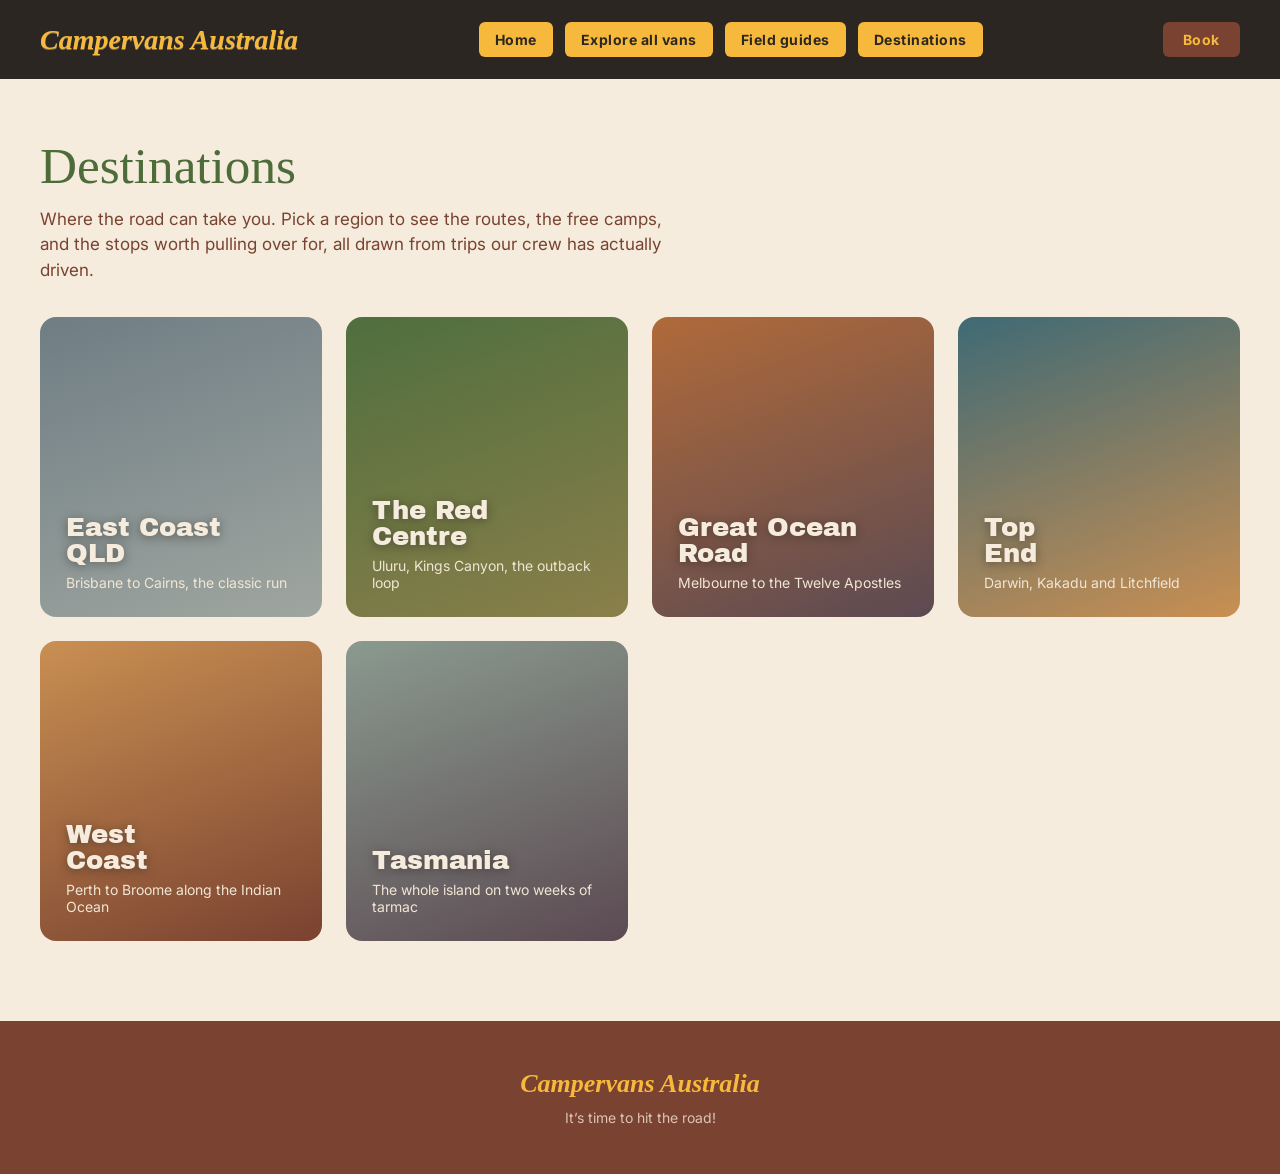
==== destinations.html @ 048530ff "Initial commit" ====
<!DOCTYPE html>
<html lang="en">
<head>
<meta charset="UTF-8">
<meta name="viewport" content="width=device-width, initial-scale=1.0">
<title>Destinations — Campervans Australia</title>
<link rel="stylesheet" href="styles.css">
<style>
.dest-grid{display:grid;grid-template-columns:repeat(auto-fill,minmax(280px,1fr));gap:24px;max-width:1400px;margin:0 auto;padding:24px 40px 80px}
.dest-card{border-radius:16px;overflow:hidden;text-decoration:none;color:var(--cream);position:relative;min-height:300px;display:flex;flex-direction:column;justify-content:flex-end;padding:26px}
.dest-card .dlabel{font-family:'Archivo Black','Arial Black',sans-serif;font-size:26px;line-height:1;text-shadow:0 2px 10px rgba(43,38,34,.5)}
.dest-card .dsub{font-size:14px;margin-top:8px;color:#f0e6d3}
.d1{background:linear-gradient(160deg,#6f7d84,#9fa6a0)}
.d2{background:linear-gradient(160deg,#4f6f3e,#8a7f4a)}
.d3{background:linear-gradient(160deg,#b06a3a,#5c4a52)}
.d4{background:linear-gradient(160deg,#3f6a75,#c98f52)}
.d5{background:linear-gradient(160deg,#c98f52,#7a4230)}
.d6{background:linear-gradient(160deg,#8a9a8f,#5c4a52)}
@media(max-width:720px){.dest-grid{padding-left:20px;padding-right:20px}}
</style>
</head>
<body>

<nav>
  <a class="brand" href="index.html" style="text-decoration:none">Campervans Australia</a>
  <div class="navlinks">
    <a href="index.html">Home</a><a href="explore-vans.html">Explore all vans</a><a href="field-notes.html">Field guides</a><a href="destinations.html">Destinations</a>
  </div>
  <a href="#" class="book">Book</a>
</nav>

<div class="pagehead">
  <h1>Destinations</h1>
  <p>Where the road can take you. Pick a region to see the routes, the free camps, and the stops worth pulling over for, all drawn from trips our crew has actually driven.</p>
</div>

<div class="dest-grid">
  <a class="dest-card d1" href="field-notes.html"><div class="dlabel">East Coast<br>QLD</div><div class="dsub">Brisbane to Cairns, the classic run</div></a>
  <a class="dest-card d2" href="#"><div class="dlabel">The Red<br>Centre</div><div class="dsub">Uluru, Kings Canyon, the outback loop</div></a>
  <a class="dest-card d3" href="#"><div class="dlabel">Great Ocean<br>Road</div><div class="dsub">Melbourne to the Twelve Apostles</div></a>
  <a class="dest-card d4" href="#"><div class="dlabel">Top<br>End</div><div class="dsub">Darwin, Kakadu and Litchfield</div></a>
  <a class="dest-card d5" href="#"><div class="dlabel">West<br>Coast</div><div class="dsub">Perth to Broome along the Indian Ocean</div></a>
  <a class="dest-card d6" href="#"><div class="dlabel">Tasmania</div><div class="dsub">The whole island on two weeks of tarmac</div></a>
</div>

<footer>
  <div class="fbrand">Campervans Australia</div>
  <p>It&rsquo;s time to hit the road!</p>
</footer>

</body>
</html>
---- styles.css ----
/* Campervans Australia — shared styles */
@import url('https://fonts.googleapis.com/css2?family=Inter:wght@400;600;700;800;900&family=Archivo+Black&display=swap');

:root{
  --cream:#F5ECDD;--sun:#F6B93B;--amber:#F7943B;--orange:#DE6A32;
  --rust:#7A4230;--ink:#2B2622;--fern:#4E6B3A;
}
*{margin:0;padding:0;box-sizing:border-box}
html{scroll-behavior:smooth}
body{font-family:'Inter',system-ui,-apple-system,sans-serif;color:var(--ink);background:var(--cream)}

:root{
    --cream:#F5ECDD;
    --sun:#F6B93B;
    --amber:#F7943B;
    --orange:#DE6A32;
    --rust:#7A4230;
    --ink:#2B2622;
    --fern:#4E6B3A;
  }
*{margin:0;padding:0;box-sizing:border-box}
html{scroll-behavior:smooth}
body{font-family:'Inter',system-ui,-apple-system,sans-serif;color:var(--ink);background:var(--cream)}
/* HERO */
.hero{position:relative;min-height:100vh;display:flex;flex-direction:column;
        background:linear-gradient(180deg,rgba(43,38,34,.15),rgba(43,38,34,.45)),
        linear-gradient(160deg,#8a9a8f 0%,#b9a67e 45%,#c98f52 100%);
        background-size:cover;background-position:center}
nav{display:flex;align-items:center;justify-content:space-between;
      padding:26px 40px;gap:20px;position:relative;z-index:5}
.brand{font-family:Georgia,serif;font-weight:bold;font-style:italic;
         font-size:34px;color:var(--rust);text-shadow:0 1px 0 rgba(245,236,221,.4)}
.navlinks{display:flex;gap:12px;flex-wrap:wrap}
.navlinks a{background:var(--sun);color:var(--ink);text-decoration:none;
              font-weight:700;font-size:14px;letter-spacing:.5px;
              padding:11px 20px;border-radius:6px;transition:transform .12s,background .12s}
.navlinks a:hover{background:#ffd15e;transform:translateY(-1px)}
.book{background:var(--rust);color:var(--sun);text-decoration:none;
        font-weight:700;font-size:14px;letter-spacing:.5px;padding:11px 24px;border-radius:6px}
.book:hover{background:#5e3324}
.herocopy{flex:1;display:flex;align-items:center;justify-content:center;
            text-align:center;padding:20px 40px;position:relative;z-index:4}
.headline{font-family:'Archivo Black','Arial Black',sans-serif;font-weight:900;
            color:var(--cream);line-height:.92;letter-spacing:1px;
            font-size:clamp(48px,9vw,132px);text-transform:uppercase;
            text-shadow:0 3px 14px rgba(43,38,34,.35)}
.subrow{display:flex;align-items:center;justify-content:center;gap:24px;
          flex-wrap:wrap;margin-top:22px}
.sublabel{color:var(--cream);font-weight:700;font-size:clamp(13px,1.4vw,17px);
            letter-spacing:1px;line-height:1.3;text-transform:uppercase;
            text-shadow:0 2px 8px rgba(43,38,34,.4)}
.bookbar{margin:0 auto 40px;max-width:1120px;width:calc(100% - 80px);
           background:rgba(43,38,34,.78);backdrop-filter:blur(3px);
           border-radius:10px;padding:22px 26px;position:relative;z-index:4}
.barhead{display:flex;align-items:center;gap:10px;
           color:var(--sun);font-weight:700;font-size:13px;letter-spacing:1.5px;
           text-transform:uppercase;margin-bottom:16px}
.fields{display:grid;grid-template-columns:1fr 1fr;gap:28px;margin-bottom:18px}
.fieldgroup{display:flex;flex-direction:column;gap:8px}
.fieldgroup>label{color:var(--cream);font-weight:700;font-size:12px;
                    letter-spacing:1px;text-transform:uppercase;opacity:.85}
.inputs{display:grid;grid-template-columns:1fr 1fr;gap:12px}
.inputs input, .inputs select{border:none;border-radius:6px;padding:12px 14px;
        font-size:14px;font-family:inherit;color:var(--ink);background:var(--cream);
        font-weight:600;cursor:pointer}
.checkbtn{width:100%;background:var(--sun);border:none;border-radius:6px;
            padding:16px;font-weight:800;font-size:15px;letter-spacing:1.5px;
            text-transform:uppercase;color:var(--ink);cursor:pointer;
            display:flex;align-items:center;justify-content:center;gap:10px;
            transition:background .12s}
.checkbtn:hover{background:#ffd15e}
.checkbtn .diamond{color:var(--rust)}
.stripes{display:flex;flex-direction:column}
.stripes span{height:9px}
.stripes .s1{background:var(--rust)}
.stripes .s2{background:var(--orange)}
.stripes .s3{background:var(--amber)}
.stripes .s4{background:var(--sun)}
/* CAROUSEL */
.obsessed{background:var(--ink);color:var(--cream)}
.obsessed .section{padding:80px 40px;max-width:1800px;margin:0 auto}
.layout{display:grid;grid-template-columns:minmax(280px,1fr) 3fr;gap:48px;align-items:start}
.intro h2{font-family:Georgia,'Times New Roman',serif;font-weight:400;
            font-size:clamp(34px,3.4vw,52px);line-height:1.05;color:var(--cream);margin-bottom:36px}
.intro p{font-size:17px;line-height:1.65;color:#d9cdb8;max-width:440px}
.carousel{overflow:hidden}
.track{display:flex;gap:26px;transition:transform .4s ease}
.card{flex:0 0 clamp(280px,30%,360px);background:var(--cream);
        border-radius:14px;overflow:hidden;display:flex;flex-direction:column}
.cardimg{position:relative;height:340px;display:flex;align-items:flex-start;padding:26px}
.cardimg.a{background:linear-gradient(160deg,#6f7d84,#9fa6a0)}
.cardimg.b{background:linear-gradient(160deg,#4f6f3e,#8a7f4a)}
.cardimg.c{background:linear-gradient(160deg,#b06a3a,#5c4a52)}
.cardimg.d{background:linear-gradient(160deg,#3f6a75,#c98f52)}
.cardtitle{font-family:'Archivo Black','Arial Black',sans-serif;font-weight:900;
             font-size:clamp(34px,3.4vw,46px);line-height:.94;color:var(--cream);
             text-shadow:0 2px 10px rgba(43,38,34,.4)}
.cardtitle small{display:block;font-size:.55em;font-weight:900;margin-top:6px}
.cardbody{padding:22px 24px 24px;color:var(--ink);flex:1;display:flex;flex-direction:column}
.cardbody h3{font-size:17px;font-weight:700;margin-bottom:8px}
.cardbody p{font-size:14px;line-height:1.5;color:#5a4f45;margin-bottom:auto}
.pricerow{display:flex;align-items:center;justify-content:flex-end;gap:16px;margin-top:22px}
.price{text-align:right}
.price .amt{font-size:26px;font-weight:800;color:var(--ink);line-height:1}
.price .lbl{font-size:12px;color:#7a6f63;margin-top:3px}
.go{width:52px;height:52px;border-radius:50%;border:1.5px solid var(--ink);
      background:none;cursor:pointer;font-size:22px;color:var(--ink);
      display:flex;align-items:center;justify-content:center;flex:0 0 auto;transition:background .12s,color .12s}
.go:hover{background:var(--ink);color:var(--cream)}
.arrows{display:flex;gap:18px;justify-content:flex-end;margin-top:34px}
.arrow{width:46px;height:46px;border-radius:50%;border:none;background:none;
         color:var(--cream);font-size:26px;cursor:pointer;opacity:.85;
         display:flex;align-items:center;justify-content:center;transition:opacity .12s}
.arrow:hover{opacity:1}
/* FIELD NOTES */
.notes{background:var(--cream)}
.notes .section{padding:76px 40px;max-width:1600px;margin:0 auto}
.head{font-family:Georgia,'Times New Roman',serif;font-weight:400;
        font-size:clamp(34px,4.2vw,58px);line-height:1.02;color:var(--fern);margin-bottom:22px}
.head em{font-style:italic}
.lede{font-size:clamp(15px,1.5vw,19px);line-height:1.5;color:var(--rust);
        max-width:920px;margin-bottom:44px}
.grid{display:grid;grid-template-columns:1fr 210px;gap:26px;align-items:stretch}
.feature{display:grid;grid-template-columns:1fr 1fr;
           border:1.5px dashed #b9a98d;border-radius:16px;overflow:hidden;background:var(--cream)}
.fimg{background:linear-gradient(160deg,#5c4a52,#a2643a);min-height:520px}
.fbody{padding:34px 36px;display:flex;flex-direction:column}
.ftag{display:inline-block;align-self:flex-start;background:var(--fern);color:var(--cream);
        font-size:12px;font-weight:700;letter-spacing:1px;text-transform:uppercase;
        padding:5px 12px;border-radius:5px;margin-bottom:18px}
.fbody h3{font-size:clamp(22px,2.2vw,30px);font-weight:800;line-height:1.15;margin-bottom:14px}
.fbody .excerpt{font-size:16px;line-height:1.55;color:#5a4f45;
                  padding-bottom:20px;border-bottom:1.5px dashed #cbbb9e;margin-bottom:20px}
.meta{display:flex;gap:22px;flex-wrap:wrap;color:#7a6f63;font-size:13px;margin-bottom:auto}
.meta span{display:flex;align-items:center;gap:6px}
.ffoot{display:flex;align-items:center;justify-content:space-between;gap:16px;margin-top:28px}
.readtime{font-size:13px;color:#7a6f63}
.letsgo{display:inline-flex;align-items:center;gap:10px;background:var(--ink);
          color:var(--cream);border:none;border-radius:30px;padding:13px 22px;
          font-size:14px;font-weight:600;cursor:pointer}
.letsgo:hover{background:var(--rust)}
.vcol{display:flex;flex-direction:column;gap:12px;position:relative}
.vwrap{overflow:hidden;flex:1}
.vtrack{display:flex;flex-direction:column;gap:14px;transition:transform .4s ease}
.thumb{flex:0 0 auto;height:150px;border-radius:12px;overflow:hidden;position:relative;
         cursor:pointer;padding:14px;display:flex;align-items:flex-end}
.thumb.t1{background:linear-gradient(160deg,#c98f52,#7a4230)}
.thumb.t2{background:linear-gradient(160deg,#4f6f3e,#2b2622)}
.thumb.t3{background:linear-gradient(160deg,#b06a3a,#5c4a52)}
.thumb.t4{background:linear-gradient(160deg,#3f6a75,#8a9a8f)}
.thumb.t5{background:linear-gradient(160deg,#6f7d84,#c98f52)}
.thumb h4{color:var(--cream);font-size:15px;font-weight:800;line-height:1.15;
            text-shadow:0 2px 8px rgba(43,38,34,.5)}
.varrows{display:flex;justify-content:center;gap:20px;padding-top:4px}
.varrow{width:40px;height:40px;border:none;background:none;color:var(--rust);
          font-size:22px;cursor:pointer;opacity:.85}
.varrow:hover{opacity:1}
/* FOOTER */
footer{background:var(--rust);color:var(--cream);padding:48px 40px;text-align:center}
footer .fbrand{font-family:Georgia,serif;font-weight:bold;font-style:italic;
                 font-size:26px;color:var(--sun);margin-bottom:10px}
footer p{font-size:14px;color:#e8d3c4;opacity:.9}
@media(max-width:900px){.obsessed .section, .notes .section{padding:56px 20px}
.layout{grid-template-columns:1fr;gap:32px}
.card{flex:0 0 82%}
.grid{grid-template-columns:1fr}
.feature{grid-template-columns:1fr}
.fimg{min-height:240px}
.vcol{flex-direction:row}
.vwrap{overflow-x:auto}
.vtrack{flex-direction:row}
.thumb{width:200px}
.varrows{display:none}}

@media(max-width:720px){nav{padding:18px 20px}
.navlinks{display:none}
.bookbar{width:calc(100% - 32px)}
.fields{grid-template-columns:1fr;gap:18px}}

*{margin:0;padding:0;box-sizing:border-box}
body{font-family:'Inter',system-ui,-apple-system,sans-serif;color:var(--ink);background:var(--cream)}
nav{display:flex;align-items:center;justify-content:space-between;
      padding:26px 40px;gap:20px;background:var(--ink)}
.brand{font-family:Georgia,serif;font-weight:bold;font-style:italic;font-size:30px;color:var(--sun)}
.navlinks{display:flex;gap:12px;flex-wrap:wrap}
.navlinks a{background:var(--sun);color:var(--ink);text-decoration:none;font-weight:700;
              font-size:14px;padding:10px 18px;border-radius:6px}
.navlinks a:hover{background:#ffd15e}
.book{background:var(--rust);color:var(--sun);text-decoration:none;font-weight:700;
        font-size:14px;padding:10px 22px;border-radius:6px}
.pagehead{padding:60px 40px 10px;max-width:1400px;margin:0 auto}
.pagehead h1{font-family:Georgia,'Times New Roman',serif;font-weight:400;
               font-size:clamp(34px,4vw,54px);color:var(--fern);line-height:1.05;margin-bottom:14px}
.pagehead p{font-size:17px;color:var(--rust);max-width:640px;line-height:1.5}
.filters{display:flex;gap:10px;flex-wrap:wrap;padding:28px 40px 8px;max-width:1400px;margin:0 auto}
.pill{border:1.5px solid #cbbb9e;background:none;border-radius:30px;padding:9px 18px;
        font-size:13px;font-weight:600;color:var(--rust);cursor:pointer;transition:all .12s}
.pill:hover{border-color:var(--rust)}
.pill.active{background:var(--ink);border-color:var(--ink);color:var(--cream)}
.shell{display:grid;grid-template-columns:260px 1fr;gap:30px;
         max-width:1400px;margin:0 auto;padding:24px 40px 80px;align-items:start}
.sidebar{background:#fff;border-radius:16px;padding:24px 22px;
           box-shadow:0 1px 3px rgba(43,38,34,.08)}
.fgroup{padding:18px 0;border-bottom:1px solid #ece3d3}
.fgroup:first-child{padding-top:0}
.fgroup:last-child{border-bottom:none;padding-bottom:0}
.fgroup h4{font-size:15px;font-weight:700;color:var(--ink);margin-bottom:14px}
.fselect{width:100%;border:1px solid #ddd3c2;border-radius:8px;padding:11px 12px;
           font-size:14px;font-family:inherit;color:var(--ink);background:#fff;cursor:pointer}
.checks{display:flex;flex-direction:column;gap:12px}
.checkrow{display:flex;align-items:center;gap:10px;font-size:14px;color:#4a4038;cursor:pointer}
.checkrow input{appearance:none;width:19px;height:19px;border:1.5px solid #cbbb9e;
                  border-radius:5px;cursor:pointer;position:relative;flex:0 0 auto}
.checkrow input:checked{background:var(--ink);border-color:var(--ink)}
.checkrow input:checked::after{content:"\2713";position:absolute;color:#fff;font-size:12px;
                  top:50%;left:50%;transform:translate(-50%,-50%)}
.avail{display:flex;gap:10px}
.availbtn{flex:1;border:1px solid #ddd3c2;background:#fff;border-radius:8px;padding:11px;
            font-size:13px;font-weight:600;color:var(--ink);cursor:pointer;transition:all .12s}
.availbtn.on{background:var(--ink);border-color:var(--ink);color:var(--cream)}
.pricevals{display:flex;justify-content:space-between;margin-top:12px;font-size:13px;color:#a89c8d}
input[type=range]{width:100%;accent-color:var(--ink);cursor:pointer}
.grid{display:grid;grid-template-columns:repeat(auto-fill,minmax(240px,1fr));gap:24px}
.vcard{background:var(--ink);border-radius:16px;overflow:hidden;display:flex;flex-direction:column;
         cursor:pointer;transition:transform .15s;text-decoration:none;color:inherit}
.vcard:hover{transform:translateY(-3px)}
.vimg{position:relative;aspect-ratio:1/1;padding:16px;display:flex;flex-direction:column;justify-content:flex-start}
.vimg.g1{background:linear-gradient(160deg,#6f7d84,#9fa6a0)}
.vimg.g2{background:linear-gradient(160deg,#4f6f3e,#8a7f4a)}
.vimg.g3{background:linear-gradient(160deg,#b06a3a,#5c4a52)}
.vimg.g4{background:linear-gradient(160deg,#3f6a75,#c98f52)}
.vimg.g5{background:linear-gradient(160deg,#c98f52,#7a4230)}
.vimg.g6{background:linear-gradient(160deg,#8a9a8f,#5c4a52)}
.heart{position:absolute;top:14px;right:14px;width:34px;height:34px;border-radius:50%;
         background:rgba(245,236,221,.9);border:none;cursor:pointer;font-size:16px;
         color:var(--rust);display:flex;align-items:center;justify-content:center}
.vname{font-family:'Archivo Black','Arial Black',sans-serif;font-size:clamp(22px,2.4vw,30px);
         line-height:.95;color:var(--cream);text-shadow:0 2px 10px rgba(43,38,34,.45)}
.vname small{display:block;font-size:.5em;margin-top:6px}
.vbody{padding:16px 18px 18px;display:flex;flex-direction:column;gap:12px}
.tags{display:flex;gap:8px;flex-wrap:wrap}
.tag{background:none;border:1px solid #6a5f54;border-radius:20px;padding:5px 12px;
       font-size:12px;color:#d9cdb8;font-weight:600}
.vtitle{font-size:16px;font-weight:700;color:var(--cream);line-height:1.25}
.vfoot{display:flex;align-items:flex-end;justify-content:space-between;gap:10px;margin-top:4px}
.vloc{font-size:12px;color:#a89c8d;line-height:1.4}
.vloc .berth{display:block;color:#d9cdb8;margin-bottom:2px}
.vprice{text-align:right}
.vprice .from{font-size:11px;color:#a89c8d}
.vprice .amt{font-size:22px;font-weight:800;color:var(--cream)}
@media(max-width:820px){.shell{grid-template-columns:1fr}}

@media(max-width:720px){nav{padding:18px 20px}
.navlinks{display:none}
.pagehead{padding-left:20px;padding-right:20px}
.shell{padding-left:20px;padding-right:20px}}

*{margin:0;padding:0;box-sizing:border-box}
body{font-family:'Inter',system-ui,-apple-system,sans-serif;color:var(--ink);background:var(--cream)}
nav{display:flex;align-items:center;justify-content:space-between;padding:22px 40px;gap:20px;background:var(--ink)}
.brand{font-family:Georgia,serif;font-weight:bold;font-style:italic;font-size:28px;color:var(--sun)}
.navlinks{display:flex;gap:12px;flex-wrap:wrap}
.navlinks a{background:var(--sun);color:var(--ink);text-decoration:none;font-weight:700;font-size:14px;padding:9px 16px;border-radius:6px}
.book{background:var(--rust);color:var(--sun);text-decoration:none;font-weight:700;font-size:14px;padding:9px 20px;border-radius:6px}
.back{max-width:1240px;margin:0 auto;padding:22px 40px 0}
.back a{color:var(--rust);text-decoration:none;font-size:14px;font-weight:600}
.wrap{max-width:1240px;margin:0 auto;padding:18px 40px 70px}
.gallery{display:grid;grid-template-columns:1.4fr 1fr;gap:18px;margin-bottom:8px}
.mainimg{position:relative;aspect-ratio:16/11;border-radius:16px;overflow:hidden;
           background:linear-gradient(160deg,#7f9a6f,#b7c49a);display:flex;align-items:center;justify-content:center}
.van-illo{font-family:'Archivo Black',sans-serif;font-size:34px;color:#fff;opacity:.35}
.gbtn{position:absolute;top:50%;transform:translateY(-50%);width:44px;height:44px;border-radius:50%;
        background:rgba(245,236,221,.9);border:none;font-size:18px;color:var(--ink);cursor:pointer}
.gbtn.l{left:14px}
.gbtn.r{right:14px}
.dots{position:absolute;bottom:14px;left:50%;transform:translateX(-50%);display:flex;gap:7px}
.dots i{width:8px;height:8px;border-radius:50%;background:rgba(245,236,221,.6)}
.dots i.on{background:#fff}
.floor{background:#fff;border-radius:16px;padding:18px 20px}
.floor h4{font-size:12px;letter-spacing:1.5px;color:#a89c8d;font-weight:700;margin-bottom:14px}
.plan{background:var(--cream);border-radius:12px;padding:22px;display:flex;gap:10px;flex-wrap:wrap;min-height:180px;align-content:center}
.room{border-radius:8px;padding:14px 10px;font-size:12px;font-weight:600;color:var(--ink);text-align:center;flex:1;min-width:64px}
.room.bed{background:#dfe6ee}
.room.kit{background:#dfe9d8}
.room.sto{background:#f0ddc9}
.room.sea{background:#e5dcee}
.room.cab{background:#dcd7cf;border-radius:40px}
.title{font-family:'Archivo Black','Arial Black',sans-serif;font-size:34px;margin:26px 0 16px}
.specs{display:flex;gap:26px;flex-wrap:wrap;padding-bottom:22px;border-bottom:1px solid #e0d6c4}
.spec{display:flex;align-items:center;gap:8px;font-size:14px;color:#4a4038}
.spec b{font-weight:600}
.desc{font-size:16px;line-height:1.6;color:#4a4038;margin:22px 0 30px;max-width:820px}
.summaries{display:grid;grid-template-columns:1fr 1fr;gap:40px;margin-bottom:30px}
.sumhead{font-size:12px;letter-spacing:1.5px;color:#a89c8d;font-weight:700;margin-bottom:14px}
.sumrow{display:flex;justify-content:space-between;padding:13px 0;border-bottom:1px solid #ece3d3;font-size:14px}
.sumrow .lbl{color:#7a6f63}
.sumrow .val{font-weight:700;color:var(--ink)}
.bookcta{background:#fff;border-radius:16px;padding:30px 32px;box-shadow:0 1px 4px rgba(43,38,34,.08)}
.bookcta h2{font-family:'Archivo Black',sans-serif;font-size:24px;margin-bottom:6px}
.bookcta .sub{font-size:14px;color:#7a6f63;margin-bottom:24px}
.frow{display:grid;grid-template-columns:1fr 1fr;gap:18px;margin-bottom:18px}
.field{display:flex;flex-direction:column;gap:7px}
.field label{font-size:13px;font-weight:700;color:var(--ink)}
.field input, .field select{border:1px solid #ddd3c2;border-radius:9px;padding:12px 14px;
        font-size:14px;font-family:inherit;color:var(--ink);background:#fff}
.field input:focus, .field select:focus{outline:none;border-color:var(--rust)}
.requestbtn{width:100%;background:var(--ink);color:var(--cream);border:none;border-radius:10px;
              padding:17px;font-size:16px;font-weight:800;letter-spacing:.5px;cursor:pointer;
              margin-top:8px;transition:background .12s}
.requestbtn:hover{background:var(--rust)}
.reqnote{font-size:13px;color:#a89c8d;text-align:center;margin-top:12px}
.confirm{display:none;background:var(--fern);color:var(--cream);border-radius:10px;
           padding:16px;text-align:center;font-weight:600;margin-top:16px}
@media(max-width:820px){nav{padding:16px 20px}
.navlinks{display:none}
.gallery{grid-template-columns:1fr}
.summaries{grid-template-columns:1fr;gap:24px}
.frow{grid-template-columns:1fr}
.wrap, .back{padding-left:20px;padding-right:20px}}

.g-nav{display:flex;align-items:center;justify-content:space-between;padding:22px 40px;gap:20px;background:var(--ink)}
.brand{font-family:Georgia,serif;font-weight:bold;font-style:italic;font-size:28px;color:var(--sun)}
.navlinks{display:flex;gap:12px;flex-wrap:wrap}
.navlinks a{background:var(--sun);color:var(--ink);text-decoration:none;font-weight:700;font-size:14px;padding:9px 16px;border-radius:6px}
.book{background:var(--rust);color:var(--sun);text-decoration:none;font-weight:700;font-size:14px;padding:9px 20px;border-radius:6px}

.g-hero{background:linear-gradient(180deg,rgba(43,38,34,.2),rgba(43,38,34,.55)),linear-gradient(160deg,#7f9a6f,#c98f52);padding:90px 40px}
.g-hero-inner{max-width:900px;margin:0 auto;color:var(--cream)}
.g-kicker{display:inline-block;background:var(--sun);color:var(--ink);font-size:12px;font-weight:700;letter-spacing:1.5px;text-transform:uppercase;padding:6px 14px;border-radius:5px;margin-bottom:20px}
.g-hero h1{font-family:'Archivo Black','Arial Black',sans-serif;font-size:clamp(30px,4.8vw,56px);line-height:1.05;margin-bottom:18px;text-shadow:0 3px 14px rgba(43,38,34,.4)}
.g-standfirst{font-size:clamp(17px,2vw,22px);line-height:1.5;max-width:720px;margin-bottom:28px}
.g-byline{display:flex;align-items:center;gap:12px;font-size:14px}
.g-avatar{width:42px;height:42px;border-radius:50%;background:var(--rust);color:var(--cream);display:flex;align-items:center;justify-content:center;font-weight:800;font-size:18px;flex:0 0 auto}
.g-avatar.big{width:60px;height:60px;font-size:26px}
.g-byline span{color:#e8dccb}

.g-stats{display:grid;grid-template-columns:repeat(4,1fr);gap:1px;background:#d8c9ae;border-bottom:1px solid #d8c9ae}
.g-stat{background:var(--cream);padding:26px 20px;text-align:center}
.g-stat b{display:block;font-family:'Archivo Black',sans-serif;font-size:clamp(24px,3vw,36px);color:var(--orange);line-height:1}
.g-stat span{font-size:13px;color:var(--rust);letter-spacing:.5px;margin-top:6px;display:block}

.g-body{max-width:820px;margin:0 auto;padding:60px 40px 80px}
.g-intro h2{font-family:Georgia,serif;font-size:clamp(26px,3vw,40px);color:var(--fern);margin-bottom:20px}
.g-intro p{font-size:17px;line-height:1.7;color:#4a4038;margin-bottom:18px}

.g-chart{background:var(--ink);border-radius:14px;padding:22px 24px;margin:30px 0}
.g-chart-label{color:#a89c8d;font-size:13px;display:block;margin-bottom:14px}
.g-chart-days{display:flex;gap:8px;flex-wrap:wrap}
.g-chart-days a{width:40px;height:40px;border-radius:8px;display:flex;align-items:center;justify-content:center;font-weight:700;font-size:15px;text-decoration:none}
.g-chart-days a.on{background:var(--sun);color:var(--ink)}
.g-chart-days a.off{background:#463f38;color:#8a7f70}

.g-dunc{display:flex;gap:18px;background:#fff;border-radius:16px;padding:26px 28px;margin:36px 0;align-items:flex-start}
.g-dunc h3{font-size:19px;margin-bottom:8px;color:var(--ink)}
.g-dunc p{font-size:15px;color:#5a4f45;line-height:1.5;margin-bottom:16px}
.g-dunc-btns{display:flex;gap:10px;flex-wrap:wrap}
.g-btn-solid{background:var(--fern);color:var(--cream);text-decoration:none;font-weight:700;font-size:14px;padding:11px 18px;border-radius:8px}
.g-btn-ghost{border:1.5px solid #cbbb9e;color:var(--rust);text-decoration:none;font-weight:700;font-size:14px;padding:11px 18px;border-radius:8px}

.g-day{padding:44px 0;border-top:1px solid #e0d6c4}
.g-daytag{display:inline-block;background:var(--orange);color:var(--cream);font-size:12px;font-weight:800;letter-spacing:1.5px;text-transform:uppercase;padding:5px 12px;border-radius:5px;margin-bottom:14px}
.g-day h2{font-family:'Archivo Black',sans-serif;font-size:clamp(24px,3vw,34px);margin-bottom:12px;color:var(--ink)}
.g-daymeta{display:flex;gap:20px;flex-wrap:wrap;color:var(--rust);font-size:14px;font-weight:600;margin-bottom:18px}
.g-dayimg{height:260px;border-radius:14px;display:flex;align-items:center;justify-content:center;color:rgba(255,255,255,.55);font-weight:700;font-size:14px;margin-bottom:22px}
.g-dayimg.d1{background:linear-gradient(160deg,#6f7d84,#9fa6a0)}
.g-dayimg.d2{background:linear-gradient(160deg,#4f6f3e,#8a7f4a)}
.g-dayimg.d3{background:linear-gradient(160deg,#3f6a75,#c98f52)}
.g-dayintro{font-size:17px;line-height:1.7;color:#4a4038;margin-bottom:24px}
.g-list{margin-bottom:22px}
.g-list h4{font-size:13px;letter-spacing:1.5px;text-transform:uppercase;color:var(--fern);font-weight:800;margin-bottom:12px}
.g-list ul{list-style:none;display:flex;flex-direction:column;gap:12px}
.g-list li{font-size:15px;line-height:1.55;color:#4a4038;padding-left:18px;position:relative}
.g-list li::before{content:"";position:absolute;left:0;top:9px;width:7px;height:7px;border-radius:50%;background:var(--amber)}
.g-tip{background:#fdf3e0;border-left:3px solid var(--amber);border-radius:0 8px 8px 0;padding:16px 18px;font-size:15px;line-height:1.55;color:#6a5a3a;margin-bottom:20px}
.g-backtop{display:inline-block;color:var(--rust);text-decoration:none;font-size:13px;font-weight:600}

.g-placeholder{background:#f0e6d3;border:1.5px dashed #c4b491;border-radius:14px;padding:30px;margin:40px 0;text-align:center}
.g-placeholder h3{color:var(--rust);margin-bottom:10px}
.g-placeholder p{font-size:15px;color:#6a5f54;line-height:1.6;max-width:640px;margin:0 auto}

.g-news{background:var(--ink);border-radius:18px;padding:40px 34px;text-align:center;margin-top:50px}
.g-news h3{color:var(--cream);font-family:'Archivo Black',sans-serif;font-size:24px;margin-bottom:10px}
.g-news p{color:#d9cdb8;font-size:15px;margin-bottom:22px;max-width:520px;margin-left:auto;margin-right:auto}
.g-news-form{display:flex;gap:10px;max-width:460px;margin:0 auto 14px}
.g-news-form input{flex:1;border:none;border-radius:8px;padding:14px 16px;font-size:14px;font-family:inherit}
.g-news-form button{background:var(--sun);border:none;border-radius:8px;padding:14px 22px;font-weight:800;font-size:14px;color:var(--ink);cursor:pointer;white-space:nowrap}
.g-news-note{color:#a89c8d;font-size:12px}

@media(max-width:720px){
.g-nav{padding:16px 20px}
.navlinks{display:none}
.g-hero{padding:56px 20px}
.g-stats{grid-template-columns:repeat(2,1fr)}
.g-body{padding:44px 20px 60px}
.g-dunc{flex-direction:column}
.g-news-form{flex-direction:column}
}
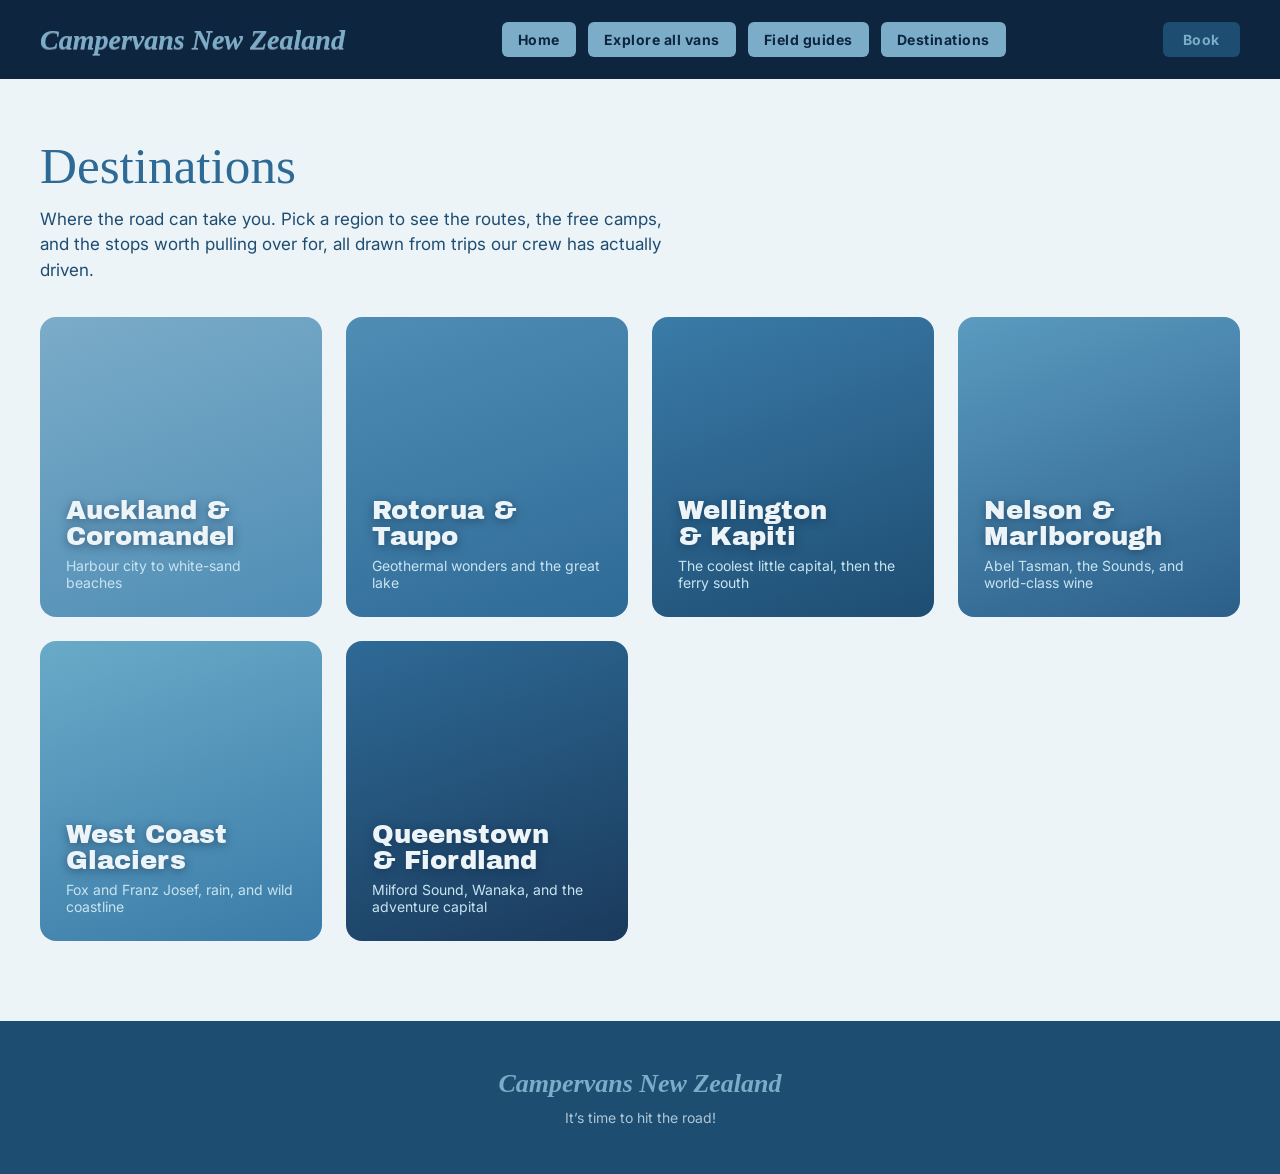
==== commit 535e31c1: "Rebrand to Campervans New Zealand: update destinations.html" ====
--- a/destinations.html
+++ b/destinations.html
@@ -3,26 +3,26 @@
 <head>
 <meta charset="UTF-8">
 <meta name="viewport" content="width=device-width, initial-scale=1.0">
-<title>Destinations — Campervans Australia</title>
+<title>Destinations — Campervans New Zealand</title>
 <link rel="stylesheet" href="styles.css">
 <style>
 .dest-grid{display:grid;grid-template-columns:repeat(auto-fill,minmax(280px,1fr));gap:24px;max-width:1400px;margin:0 auto;padding:24px 40px 80px}
 .dest-card{border-radius:16px;overflow:hidden;text-decoration:none;color:var(--cream);position:relative;min-height:300px;display:flex;flex-direction:column;justify-content:flex-end;padding:26px}
-.dest-card .dlabel{font-family:'Archivo Black','Arial Black',sans-serif;font-size:26px;line-height:1;text-shadow:0 2px 10px rgba(43,38,34,.5)}
-.dest-card .dsub{font-size:14px;margin-top:8px;color:#f0e6d3}
-.d1{background:linear-gradient(160deg,#6f7d84,#9fa6a0)}
-.d2{background:linear-gradient(160deg,#4f6f3e,#8a7f4a)}
-.d3{background:linear-gradient(160deg,#b06a3a,#5c4a52)}
-.d4{background:linear-gradient(160deg,#3f6a75,#c98f52)}
-.d5{background:linear-gradient(160deg,#c98f52,#7a4230)}
-.d6{background:linear-gradient(160deg,#8a9a8f,#5c4a52)}
+.dest-card .dlabel{font-family:'Archivo Black','Arial Black',sans-serif;font-size:26px;line-height:1;text-shadow:0 2px 10px rgba(14,37,64,.5)}
+.dest-card .dsub{font-size:14px;margin-top:8px;color:#C8E4F0}
+.d1{background:linear-gradient(160deg,#7BACC8,#4F8DB5)}
+.d2{background:linear-gradient(160deg,#4F8DB5,#2E6A96)}
+.d3{background:linear-gradient(160deg,#3A7BA8,#1E4D72)}
+.d4{background:linear-gradient(160deg,#5B9BC0,#2B5F8A)}
+.d5{background:linear-gradient(160deg,#6AAAC8,#3A7BA8)}
+.d6{background:linear-gradient(160deg,#2E6A96,#1A3A5C)}
 @media(max-width:720px){.dest-grid{padding-left:20px;padding-right:20px}}
 </style>
 </head>
 <body>
 
 <nav>
-  <a class="brand" href="index.html" style="text-decoration:none">Campervans Australia</a>
+  <a class="brand" href="index.html" style="text-decoration:none">Campervans New Zealand</a>
   <div class="navlinks">
     <a href="index.html">Home</a><a href="explore-vans.html">Explore all vans</a><a href="field-notes.html">Field guides</a><a href="destinations.html">Destinations</a>
   </div>
@@ -35,16 +35,16 @@
 </div>
 
 <div class="dest-grid">
-  <a class="dest-card d1" href="field-notes.html"><div class="dlabel">East Coast<br>QLD</div><div class="dsub">Brisbane to Cairns, the classic run</div></a>
-  <a class="dest-card d2" href="#"><div class="dlabel">The Red<br>Centre</div><div class="dsub">Uluru, Kings Canyon, the outback loop</div></a>
-  <a class="dest-card d3" href="#"><div class="dlabel">Great Ocean<br>Road</div><div class="dsub">Melbourne to the Twelve Apostles</div></a>
-  <a class="dest-card d4" href="#"><div class="dlabel">Top<br>End</div><div class="dsub">Darwin, Kakadu and Litchfield</div></a>
-  <a class="dest-card d5" href="#"><div class="dlabel">West<br>Coast</div><div class="dsub">Perth to Broome along the Indian Ocean</div></a>
-  <a class="dest-card d6" href="#"><div class="dlabel">Tasmania</div><div class="dsub">The whole island on two weeks of tarmac</div></a>
+  <a class="dest-card d1" href="field-notes.html"><div class="dlabel">Auckland &amp;<br>Coromandel</div><div class="dsub">Harbour city to white-sand beaches</div></a>
+  <a class="dest-card d2" href="#"><div class="dlabel">Rotorua &amp;<br>Taupo</div><div class="dsub">Geothermal wonders and the great lake</div></a>
+  <a class="dest-card d3" href="#"><div class="dlabel">Wellington<br>&amp; Kapiti</div><div class="dsub">The coolest little capital, then the ferry south</div></a>
+  <a class="dest-card d4" href="#"><div class="dlabel">Nelson &amp;<br>Marlborough</div><div class="dsub">Abel Tasman, the Sounds, and world-class wine</div></a>
+  <a class="dest-card d5" href="#"><div class="dlabel">West Coast<br>Glaciers</div><div class="dsub">Fox and Franz Josef, rain, and wild coastline</div></a>
+  <a class="dest-card d6" href="#"><div class="dlabel">Queenstown<br>&amp; Fiordland</div><div class="dsub">Milford Sound, Wanaka, and the adventure capital</div></a>
 </div>
 
 <footer>
-  <div class="fbrand">Campervans Australia</div>
+  <div class="fbrand">Campervans New Zealand</div>
   <p>It&rsquo;s time to hit the road!</p>
 </footer>
 
--- a/styles.css
+++ b/styles.css
@@ -1,56 +1,49 @@
-/* Campervans Australia — shared styles */
+/* Campervans New Zealand — shared styles */
 @import url('https://fonts.googleapis.com/css2?family=Inter:wght@400;600;700;800;900&family=Archivo+Black&display=swap');
 
 :root{
-  --cream:#F5ECDD;--sun:#F6B93B;--amber:#F7943B;--orange:#DE6A32;
-  --rust:#7A4230;--ink:#2B2622;--fern:#4E6B3A;
+  --cream:#EDF4F8;
+  --sun:#7BACC8;
+  --amber:#4F8DB5;
+  --orange:#3A7BA8;
+  --rust:#1E4D72;
+  --ink:#0E2540;
+  --fern:#2E6A96;
 }
 *{margin:0;padding:0;box-sizing:border-box}
 html{scroll-behavior:smooth}
 body{font-family:'Inter',system-ui,-apple-system,sans-serif;color:var(--ink);background:var(--cream)}
 
-:root{
-    --cream:#F5ECDD;
-    --sun:#F6B93B;
-    --amber:#F7943B;
-    --orange:#DE6A32;
-    --rust:#7A4230;
-    --ink:#2B2622;
-    --fern:#4E6B3A;
-  }
-*{margin:0;padding:0;box-sizing:border-box}
-html{scroll-behavior:smooth}
-body{font-family:'Inter',system-ui,-apple-system,sans-serif;color:var(--ink);background:var(--cream)}
 /* HERO */
 .hero{position:relative;min-height:100vh;display:flex;flex-direction:column;
-        background:linear-gradient(180deg,rgba(43,38,34,.15),rgba(43,38,34,.45)),
-        linear-gradient(160deg,#8a9a8f 0%,#b9a67e 45%,#c98f52 100%);
+        background:linear-gradient(180deg,rgba(14,37,64,.15),rgba(14,37,64,.45)),
+        linear-gradient(160deg,#5B93B8 0%,#7BACC8 45%,#C8DCE8 100%);
         background-size:cover;background-position:center}
 nav{display:flex;align-items:center;justify-content:space-between;
       padding:26px 40px;gap:20px;position:relative;z-index:5}
 .brand{font-family:Georgia,serif;font-weight:bold;font-style:italic;
-         font-size:34px;color:var(--rust);text-shadow:0 1px 0 rgba(245,236,221,.4)}
+         font-size:34px;color:var(--rust);text-shadow:0 1px 0 rgba(237,244,248,.4)}
 .navlinks{display:flex;gap:12px;flex-wrap:wrap}
 .navlinks a{background:var(--sun);color:var(--ink);text-decoration:none;
               font-weight:700;font-size:14px;letter-spacing:.5px;
               padding:11px 20px;border-radius:6px;transition:transform .12s,background .12s}
-.navlinks a:hover{background:#ffd15e;transform:translateY(-1px)}
+.navlinks a:hover{background:#9EC4D8;transform:translateY(-1px)}
 .book{background:var(--rust);color:var(--sun);text-decoration:none;
         font-weight:700;font-size:14px;letter-spacing:.5px;padding:11px 24px;border-radius:6px}
-.book:hover{background:#5e3324}
+.book:hover{background:#163A58}
 .herocopy{flex:1;display:flex;align-items:center;justify-content:center;
             text-align:center;padding:20px 40px;position:relative;z-index:4}
 .headline{font-family:'Archivo Black','Arial Black',sans-serif;font-weight:900;
             color:var(--cream);line-height:.92;letter-spacing:1px;
             font-size:clamp(48px,9vw,132px);text-transform:uppercase;
-            text-shadow:0 3px 14px rgba(43,38,34,.35)}
+            text-shadow:0 3px 14px rgba(14,37,64,.35)}
 .subrow{display:flex;align-items:center;justify-content:center;gap:24px;
           flex-wrap:wrap;margin-top:22px}
 .sublabel{color:var(--cream);font-weight:700;font-size:clamp(13px,1.4vw,17px);
             letter-spacing:1px;line-height:1.3;text-transform:uppercase;
-            text-shadow:0 2px 8px rgba(43,38,34,.4)}
+            text-shadow:0 2px 8px rgba(14,37,64,.4)}
 .bookbar{margin:0 auto 40px;max-width:1120px;width:calc(100% - 80px);
-           background:rgba(43,38,34,.78);backdrop-filter:blur(3px);
+           background:rgba(14,37,64,.78);backdrop-filter:blur(3px);
            border-radius:10px;padding:22px 26px;position:relative;z-index:4}
 .barhead{display:flex;align-items:center;gap:10px;
            color:var(--sun);font-weight:700;font-size:13px;letter-spacing:1.5px;
@@ -68,7 +61,7 @@
             text-transform:uppercase;color:var(--ink);cursor:pointer;
             display:flex;align-items:center;justify-content:center;gap:10px;
             transition:background .12s}
-.checkbtn:hover{background:#ffd15e}
+.checkbtn:hover{background:#9EC4D8}
 .checkbtn .diamond{color:var(--rust)}
 .stripes{display:flex;flex-direction:column}
 .stripes span{height:9px}
@@ -76,33 +69,34 @@
 .stripes .s2{background:var(--orange)}
 .stripes .s3{background:var(--amber)}
 .stripes .s4{background:var(--sun)}
+
 /* CAROUSEL */
 .obsessed{background:var(--ink);color:var(--cream)}
 .obsessed .section{padding:80px 40px;max-width:1800px;margin:0 auto}
 .layout{display:grid;grid-template-columns:minmax(280px,1fr) 3fr;gap:48px;align-items:start}
 .intro h2{font-family:Georgia,'Times New Roman',serif;font-weight:400;
             font-size:clamp(34px,3.4vw,52px);line-height:1.05;color:var(--cream);margin-bottom:36px}
-.intro p{font-size:17px;line-height:1.65;color:#d9cdb8;max-width:440px}
+.intro p{font-size:17px;line-height:1.65;color:#BDD5E2;max-width:440px}
 .carousel{overflow:hidden}
 .track{display:flex;gap:26px;transition:transform .4s ease}
 .card{flex:0 0 clamp(280px,30%,360px);background:var(--cream);
         border-radius:14px;overflow:hidden;display:flex;flex-direction:column}
 .cardimg{position:relative;height:340px;display:flex;align-items:flex-start;padding:26px}
-.cardimg.a{background:linear-gradient(160deg,#6f7d84,#9fa6a0)}
-.cardimg.b{background:linear-gradient(160deg,#4f6f3e,#8a7f4a)}
-.cardimg.c{background:linear-gradient(160deg,#b06a3a,#5c4a52)}
-.cardimg.d{background:linear-gradient(160deg,#3f6a75,#c98f52)}
+.cardimg.a{background:linear-gradient(160deg,#7BACC8,#4F8DB5)}
+.cardimg.b{background:linear-gradient(160deg,#4F8DB5,#2E6A96)}
+.cardimg.c{background:linear-gradient(160deg,#3A7BA8,#1E4D72)}
+.cardimg.d{background:linear-gradient(160deg,#5B9BC0,#2B5F8A)}
 .cardtitle{font-family:'Archivo Black','Arial Black',sans-serif;font-weight:900;
              font-size:clamp(34px,3.4vw,46px);line-height:.94;color:var(--cream);
-             text-shadow:0 2px 10px rgba(43,38,34,.4)}
+             text-shadow:0 2px 10px rgba(14,37,64,.4)}
 .cardtitle small{display:block;font-size:.55em;font-weight:900;margin-top:6px}
 .cardbody{padding:22px 24px 24px;color:var(--ink);flex:1;display:flex;flex-direction:column}
 .cardbody h3{font-size:17px;font-weight:700;margin-bottom:8px}
-.cardbody p{font-size:14px;line-height:1.5;color:#5a4f45;margin-bottom:auto}
+.cardbody p{font-size:14px;line-height:1.5;color:#2E4A5C;margin-bottom:auto}
 .pricerow{display:flex;align-items:center;justify-content:flex-end;gap:16px;margin-top:22px}
 .price{text-align:right}
 .price .amt{font-size:26px;font-weight:800;color:var(--ink);line-height:1}
-.price .lbl{font-size:12px;color:#7a6f63;margin-top:3px}
+.price .lbl{font-size:12px;color:#5A7A8C;margin-top:3px}
 .go{width:52px;height:52px;border-radius:50%;border:1.5px solid var(--ink);
       background:none;cursor:pointer;font-size:22px;color:var(--ink);
       display:flex;align-items:center;justify-content:center;flex:0 0 auto;transition:background .12s,color .12s}
@@ -112,6 +106,7 @@
          color:var(--cream);font-size:26px;cursor:pointer;opacity:.85;
          display:flex;align-items:center;justify-content:center;transition:opacity .12s}
 .arrow:hover{opacity:1}
+
 /* FIELD NOTES */
 .notes{background:var(--cream)}
 .notes .section{padding:76px 40px;max-width:1600px;margin:0 auto}
@@ -122,19 +117,19 @@
         max-width:920px;margin-bottom:44px}
 .grid{display:grid;grid-template-columns:1fr 210px;gap:26px;align-items:stretch}
 .feature{display:grid;grid-template-columns:1fr 1fr;
-           border:1.5px dashed #b9a98d;border-radius:16px;overflow:hidden;background:var(--cream)}
-.fimg{background:linear-gradient(160deg,#5c4a52,#a2643a);min-height:520px}
+           border:1.5px dashed #8FBFDA;border-radius:16px;overflow:hidden;background:var(--cream)}
+.fimg{background:linear-gradient(160deg,#2E6A96,#1E4D72);min-height:520px}
 .fbody{padding:34px 36px;display:flex;flex-direction:column}
 .ftag{display:inline-block;align-self:flex-start;background:var(--fern);color:var(--cream);
         font-size:12px;font-weight:700;letter-spacing:1px;text-transform:uppercase;
         padding:5px 12px;border-radius:5px;margin-bottom:18px}
 .fbody h3{font-size:clamp(22px,2.2vw,30px);font-weight:800;line-height:1.15;margin-bottom:14px}
-.fbody .excerpt{font-size:16px;line-height:1.55;color:#5a4f45;
-                  padding-bottom:20px;border-bottom:1.5px dashed #cbbb9e;margin-bottom:20px}
-.meta{display:flex;gap:22px;flex-wrap:wrap;color:#7a6f63;font-size:13px;margin-bottom:auto}
+.fbody .excerpt{font-size:16px;line-height:1.55;color:#2E4A5C;
+                  padding-bottom:20px;border-bottom:1.5px dashed #8FBFDA;margin-bottom:20px}
+.meta{display:flex;gap:22px;flex-wrap:wrap;color:#5A7A8C;font-size:13px;margin-bottom:auto}
 .meta span{display:flex;align-items:center;gap:6px}
 .ffoot{display:flex;align-items:center;justify-content:space-between;gap:16px;margin-top:28px}
-.readtime{font-size:13px;color:#7a6f63}
+.readtime{font-size:13px;color:#5A7A8C}
 .letsgo{display:inline-flex;align-items:center;gap:10px;background:var(--ink);
           color:var(--cream);border:none;border-radius:30px;padding:13px 22px;
           font-size:14px;font-weight:600;cursor:pointer}
@@ -144,22 +139,24 @@
 .vtrack{display:flex;flex-direction:column;gap:14px;transition:transform .4s ease}
 .thumb{flex:0 0 auto;height:150px;border-radius:12px;overflow:hidden;position:relative;
          cursor:pointer;padding:14px;display:flex;align-items:flex-end}
-.thumb.t1{background:linear-gradient(160deg,#c98f52,#7a4230)}
-.thumb.t2{background:linear-gradient(160deg,#4f6f3e,#2b2622)}
-.thumb.t3{background:linear-gradient(160deg,#b06a3a,#5c4a52)}
-.thumb.t4{background:linear-gradient(160deg,#3f6a75,#8a9a8f)}
-.thumb.t5{background:linear-gradient(160deg,#6f7d84,#c98f52)}
+.thumb.t1{background:linear-gradient(160deg,#7BACC8,#4F8DB5)}
+.thumb.t2{background:linear-gradient(160deg,#4F8DB5,#1E4D72)}
+.thumb.t3{background:linear-gradient(160deg,#3A7BA8,#2E6A96)}
+.thumb.t4{background:linear-gradient(160deg,#2E6A96,#5B93B8)}
+.thumb.t5{background:linear-gradient(160deg,#5B9BC0,#3A7BA8)}
 .thumb h4{color:var(--cream);font-size:15px;font-weight:800;line-height:1.15;
-            text-shadow:0 2px 8px rgba(43,38,34,.5)}
+            text-shadow:0 2px 8px rgba(14,37,64,.5)}
 .varrows{display:flex;justify-content:center;gap:20px;padding-top:4px}
 .varrow{width:40px;height:40px;border:none;background:none;color:var(--rust);
           font-size:22px;cursor:pointer;opacity:.85}
 .varrow:hover{opacity:1}
+
 /* FOOTER */
 footer{background:var(--rust);color:var(--cream);padding:48px 40px;text-align:center}
 footer .fbrand{font-family:Georgia,serif;font-weight:bold;font-style:italic;
                  font-size:26px;color:var(--sun);margin-bottom:10px}
-footer p{font-size:14px;color:#e8d3c4;opacity:.9}
+footer p{font-size:14px;color:#BDD5E2;opacity:.9}
+
 @media(max-width:900px){.obsessed .section, .notes .section{padding:56px 20px}
 .layout{grid-template-columns:1fr;gap:32px}
 .card{flex:0 0 82%}
@@ -177,6 +174,7 @@
 .bookbar{width:calc(100% - 32px)}
 .fields{grid-template-columns:1fr;gap:18px}}
 
+/* EXPLORE VANS PAGE */
 *{margin:0;padding:0;box-sizing:border-box}
 body{font-family:'Inter',system-ui,-apple-system,sans-serif;color:var(--ink);background:var(--cream)}
 nav{display:flex;align-items:center;justify-content:space-between;
@@ -185,7 +183,7 @@
 .navlinks{display:flex;gap:12px;flex-wrap:wrap}
 .navlinks a{background:var(--sun);color:var(--ink);text-decoration:none;font-weight:700;
               font-size:14px;padding:10px 18px;border-radius:6px}
-.navlinks a:hover{background:#ffd15e}
+.navlinks a:hover{background:#9EC4D8}
 .book{background:var(--rust);color:var(--sun);text-decoration:none;font-weight:700;
         font-size:14px;padding:10px 22px;border-radius:6px}
 .pagehead{padding:60px 40px 10px;max-width:1400px;margin:0 auto}
@@ -193,68 +191,69 @@
                font-size:clamp(34px,4vw,54px);color:var(--fern);line-height:1.05;margin-bottom:14px}
 .pagehead p{font-size:17px;color:var(--rust);max-width:640px;line-height:1.5}
 .filters{display:flex;gap:10px;flex-wrap:wrap;padding:28px 40px 8px;max-width:1400px;margin:0 auto}
-.pill{border:1.5px solid #cbbb9e;background:none;border-radius:30px;padding:9px 18px;
+.pill{border:1.5px solid #8FBFDA;background:none;border-radius:30px;padding:9px 18px;
         font-size:13px;font-weight:600;color:var(--rust);cursor:pointer;transition:all .12s}
 .pill:hover{border-color:var(--rust)}
 .pill.active{background:var(--ink);border-color:var(--ink);color:var(--cream)}
 .shell{display:grid;grid-template-columns:260px 1fr;gap:30px;
          max-width:1400px;margin:0 auto;padding:24px 40px 80px;align-items:start}
 .sidebar{background:#fff;border-radius:16px;padding:24px 22px;
-           box-shadow:0 1px 3px rgba(43,38,34,.08)}
-.fgroup{padding:18px 0;border-bottom:1px solid #ece3d3}
+           box-shadow:0 1px 3px rgba(14,37,64,.08)}
+.fgroup{padding:18px 0;border-bottom:1px solid #B8D5E5}
 .fgroup:first-child{padding-top:0}
 .fgroup:last-child{border-bottom:none;padding-bottom:0}
 .fgroup h4{font-size:15px;font-weight:700;color:var(--ink);margin-bottom:14px}
-.fselect{width:100%;border:1px solid #ddd3c2;border-radius:8px;padding:11px 12px;
+.fselect{width:100%;border:1px solid #8FBFDA;border-radius:8px;padding:11px 12px;
            font-size:14px;font-family:inherit;color:var(--ink);background:#fff;cursor:pointer}
 .checks{display:flex;flex-direction:column;gap:12px}
-.checkrow{display:flex;align-items:center;gap:10px;font-size:14px;color:#4a4038;cursor:pointer}
-.checkrow input{appearance:none;width:19px;height:19px;border:1.5px solid #cbbb9e;
+.checkrow{display:flex;align-items:center;gap:10px;font-size:14px;color:#2A3F50;cursor:pointer}
+.checkrow input{appearance:none;width:19px;height:19px;border:1.5px solid #8FBFDA;
                   border-radius:5px;cursor:pointer;position:relative;flex:0 0 auto}
 .checkrow input:checked{background:var(--ink);border-color:var(--ink)}
 .checkrow input:checked::after{content:"\2713";position:absolute;color:#fff;font-size:12px;
                   top:50%;left:50%;transform:translate(-50%,-50%)}
 .avail{display:flex;gap:10px}
-.availbtn{flex:1;border:1px solid #ddd3c2;background:#fff;border-radius:8px;padding:11px;
+.availbtn{flex:1;border:1px solid #8FBFDA;background:#fff;border-radius:8px;padding:11px;
             font-size:13px;font-weight:600;color:var(--ink);cursor:pointer;transition:all .12s}
 .availbtn.on{background:var(--ink);border-color:var(--ink);color:var(--cream)}
-.pricevals{display:flex;justify-content:space-between;margin-top:12px;font-size:13px;color:#a89c8d}
+.pricevals{display:flex;justify-content:space-between;margin-top:12px;font-size:13px;color:#5A8BA0}
 input[type=range]{width:100%;accent-color:var(--ink);cursor:pointer}
 .grid{display:grid;grid-template-columns:repeat(auto-fill,minmax(240px,1fr));gap:24px}
 .vcard{background:var(--ink);border-radius:16px;overflow:hidden;display:flex;flex-direction:column;
          cursor:pointer;transition:transform .15s;text-decoration:none;color:inherit}
 .vcard:hover{transform:translateY(-3px)}
 .vimg{position:relative;aspect-ratio:1/1;padding:16px;display:flex;flex-direction:column;justify-content:flex-start}
-.vimg.g1{background:linear-gradient(160deg,#6f7d84,#9fa6a0)}
-.vimg.g2{background:linear-gradient(160deg,#4f6f3e,#8a7f4a)}
-.vimg.g3{background:linear-gradient(160deg,#b06a3a,#5c4a52)}
-.vimg.g4{background:linear-gradient(160deg,#3f6a75,#c98f52)}
-.vimg.g5{background:linear-gradient(160deg,#c98f52,#7a4230)}
-.vimg.g6{background:linear-gradient(160deg,#8a9a8f,#5c4a52)}
+.vimg.g1{background:linear-gradient(160deg,#7BACC8,#5B93B8)}
+.vimg.g2{background:linear-gradient(160deg,#4F8DB5,#2E6A96)}
+.vimg.g3{background:linear-gradient(160deg,#3A7BA8,#1E4D72)}
+.vimg.g4{background:linear-gradient(160deg,#5B9BC0,#2B5F8A)}
+.vimg.g5{background:linear-gradient(160deg,#6AAAC8,#3A7BA8)}
+.vimg.g6{background:linear-gradient(160deg,#2E6A96,#1A3A5C)}
 .heart{position:absolute;top:14px;right:14px;width:34px;height:34px;border-radius:50%;
-         background:rgba(245,236,221,.9);border:none;cursor:pointer;font-size:16px;
+         background:rgba(237,244,248,.9);border:none;cursor:pointer;font-size:16px;
          color:var(--rust);display:flex;align-items:center;justify-content:center}
 .vname{font-family:'Archivo Black','Arial Black',sans-serif;font-size:clamp(22px,2.4vw,30px);
-         line-height:.95;color:var(--cream);text-shadow:0 2px 10px rgba(43,38,34,.45)}
+         line-height:.95;color:var(--cream);text-shadow:0 2px 10px rgba(14,37,64,.45)}
 .vname small{display:block;font-size:.5em;margin-top:6px}
 .vbody{padding:16px 18px 18px;display:flex;flex-direction:column;gap:12px}
 .tags{display:flex;gap:8px;flex-wrap:wrap}
-.tag{background:none;border:1px solid #6a5f54;border-radius:20px;padding:5px 12px;
-       font-size:12px;color:#d9cdb8;font-weight:600}
+.tag{background:none;border:1px solid #4A7A9A;border-radius:20px;padding:5px 12px;
+       font-size:12px;color:#BDD5E2;font-weight:600}
 .vtitle{font-size:16px;font-weight:700;color:var(--cream);line-height:1.25}
 .vfoot{display:flex;align-items:flex-end;justify-content:space-between;gap:10px;margin-top:4px}
-.vloc{font-size:12px;color:#a89c8d;line-height:1.4}
-.vloc .berth{display:block;color:#d9cdb8;margin-bottom:2px}
+.vloc{font-size:12px;color:#8BAEC4;line-height:1.4}
+.vloc .berth{display:block;color:#BDD5E2;margin-bottom:2px}
 .vprice{text-align:right}
-.vprice .from{font-size:11px;color:#a89c8d}
+.vprice .from{font-size:11px;color:#8BAEC4}
 .vprice .amt{font-size:22px;font-weight:800;color:var(--cream)}
+
 @media(max-width:820px){.shell{grid-template-columns:1fr}}
-
 @media(max-width:720px){nav{padding:18px 20px}
 .navlinks{display:none}
 .pagehead{padding-left:20px;padding-right:20px}
 .shell{padding-left:20px;padding-right:20px}}
 
+/* VAN DETAIL PAGE */
 *{margin:0;padding:0;box-sizing:border-box}
 body{font-family:'Inter',system-ui,-apple-system,sans-serif;color:var(--ink);background:var(--cream)}
 nav{display:flex;align-items:center;justify-content:space-between;padding:22px 40px;gap:20px;background:var(--ink)}
@@ -267,50 +266,51 @@
 .wrap{max-width:1240px;margin:0 auto;padding:18px 40px 70px}
 .gallery{display:grid;grid-template-columns:1.4fr 1fr;gap:18px;margin-bottom:8px}
 .mainimg{position:relative;aspect-ratio:16/11;border-radius:16px;overflow:hidden;
-           background:linear-gradient(160deg,#7f9a6f,#b7c49a);display:flex;align-items:center;justify-content:center}
+           background:linear-gradient(160deg,#5B93B8,#7BACC8);display:flex;align-items:center;justify-content:center}
 .van-illo{font-family:'Archivo Black',sans-serif;font-size:34px;color:#fff;opacity:.35}
 .gbtn{position:absolute;top:50%;transform:translateY(-50%);width:44px;height:44px;border-radius:50%;
-        background:rgba(245,236,221,.9);border:none;font-size:18px;color:var(--ink);cursor:pointer}
+        background:rgba(237,244,248,.9);border:none;font-size:18px;color:var(--ink);cursor:pointer}
 .gbtn.l{left:14px}
 .gbtn.r{right:14px}
 .dots{position:absolute;bottom:14px;left:50%;transform:translateX(-50%);display:flex;gap:7px}
-.dots i{width:8px;height:8px;border-radius:50%;background:rgba(245,236,221,.6)}
+.dots i{width:8px;height:8px;border-radius:50%;background:rgba(237,244,248,.6)}
 .dots i.on{background:#fff}
 .floor{background:#fff;border-radius:16px;padding:18px 20px}
-.floor h4{font-size:12px;letter-spacing:1.5px;color:#a89c8d;font-weight:700;margin-bottom:14px}
+.floor h4{font-size:12px;letter-spacing:1.5px;color:#5A8BA0;font-weight:700;margin-bottom:14px}
 .plan{background:var(--cream);border-radius:12px;padding:22px;display:flex;gap:10px;flex-wrap:wrap;min-height:180px;align-content:center}
 .room{border-radius:8px;padding:14px 10px;font-size:12px;font-weight:600;color:var(--ink);text-align:center;flex:1;min-width:64px}
-.room.bed{background:#dfe6ee}
-.room.kit{background:#dfe9d8}
-.room.sto{background:#f0ddc9}
-.room.sea{background:#e5dcee}
-.room.cab{background:#dcd7cf;border-radius:40px}
+.room.bed{background:#C8E0F5}
+.room.kit{background:#C0D8F0}
+.room.sto{background:#B8D5EA}
+.room.sea{background:#D0E8F5}
+.room.cab{background:#C8D8E5;border-radius:40px}
 .title{font-family:'Archivo Black','Arial Black',sans-serif;font-size:34px;margin:26px 0 16px}
-.specs{display:flex;gap:26px;flex-wrap:wrap;padding-bottom:22px;border-bottom:1px solid #e0d6c4}
-.spec{display:flex;align-items:center;gap:8px;font-size:14px;color:#4a4038}
+.specs{display:flex;gap:26px;flex-wrap:wrap;padding-bottom:22px;border-bottom:1px solid #9BBFD6}
+.spec{display:flex;align-items:center;gap:8px;font-size:14px;color:#2A3F50}
 .spec b{font-weight:600}
-.desc{font-size:16px;line-height:1.6;color:#4a4038;margin:22px 0 30px;max-width:820px}
+.desc{font-size:16px;line-height:1.6;color:#2A3F50;margin:22px 0 30px;max-width:820px}
 .summaries{display:grid;grid-template-columns:1fr 1fr;gap:40px;margin-bottom:30px}
-.sumhead{font-size:12px;letter-spacing:1.5px;color:#a89c8d;font-weight:700;margin-bottom:14px}
-.sumrow{display:flex;justify-content:space-between;padding:13px 0;border-bottom:1px solid #ece3d3;font-size:14px}
-.sumrow .lbl{color:#7a6f63}
+.sumhead{font-size:12px;letter-spacing:1.5px;color:#5A8BA0;font-weight:700;margin-bottom:14px}
+.sumrow{display:flex;justify-content:space-between;padding:13px 0;border-bottom:1px solid #B8D5E5;font-size:14px}
+.sumrow .lbl{color:#5A7A8C}
 .sumrow .val{font-weight:700;color:var(--ink)}
-.bookcta{background:#fff;border-radius:16px;padding:30px 32px;box-shadow:0 1px 4px rgba(43,38,34,.08)}
+.bookcta{background:#fff;border-radius:16px;padding:30px 32px;box-shadow:0 1px 4px rgba(14,37,64,.08)}
 .bookcta h2{font-family:'Archivo Black',sans-serif;font-size:24px;margin-bottom:6px}
-.bookcta .sub{font-size:14px;color:#7a6f63;margin-bottom:24px}
+.bookcta .sub{font-size:14px;color:#5A7A8C;margin-bottom:24px}
 .frow{display:grid;grid-template-columns:1fr 1fr;gap:18px;margin-bottom:18px}
 .field{display:flex;flex-direction:column;gap:7px}
 .field label{font-size:13px;font-weight:700;color:var(--ink)}
-.field input, .field select{border:1px solid #ddd3c2;border-radius:9px;padding:12px 14px;
+.field input, .field select{border:1px solid #8FBFDA;border-radius:9px;padding:12px 14px;
         font-size:14px;font-family:inherit;color:var(--ink);background:#fff}
 .field input:focus, .field select:focus{outline:none;border-color:var(--rust)}
 .requestbtn{width:100%;background:var(--ink);color:var(--cream);border:none;border-radius:10px;
               padding:17px;font-size:16px;font-weight:800;letter-spacing:.5px;cursor:pointer;
               margin-top:8px;transition:background .12s}
 .requestbtn:hover{background:var(--rust)}
-.reqnote{font-size:13px;color:#a89c8d;text-align:center;margin-top:12px}
+.reqnote{font-size:13px;color:#7AACCB;text-align:center;margin-top:12px}
 .confirm{display:none;background:var(--fern);color:var(--cream);border-radius:10px;
            padding:16px;text-align:center;font-weight:600;margin-top:16px}
+
 @media(max-width:820px){nav{padding:16px 20px}
 .navlinks{display:none}
 .gallery{grid-template-columns:1fr}
@@ -318,73 +318,74 @@
 .frow{grid-template-columns:1fr}
 .wrap, .back{padding-left:20px;padding-right:20px}}
 
+/* FIELD NOTES PAGE */
 .g-nav{display:flex;align-items:center;justify-content:space-between;padding:22px 40px;gap:20px;background:var(--ink)}
 .brand{font-family:Georgia,serif;font-weight:bold;font-style:italic;font-size:28px;color:var(--sun)}
 .navlinks{display:flex;gap:12px;flex-wrap:wrap}
 .navlinks a{background:var(--sun);color:var(--ink);text-decoration:none;font-weight:700;font-size:14px;padding:9px 16px;border-radius:6px}
 .book{background:var(--rust);color:var(--sun);text-decoration:none;font-weight:700;font-size:14px;padding:9px 20px;border-radius:6px}
 
-.g-hero{background:linear-gradient(180deg,rgba(43,38,34,.2),rgba(43,38,34,.55)),linear-gradient(160deg,#7f9a6f,#c98f52);padding:90px 40px}
+.g-hero{background:linear-gradient(180deg,rgba(14,37,64,.2),rgba(14,37,64,.55)),linear-gradient(160deg,#3A7BA8,#1E4D72);padding:90px 40px}
 .g-hero-inner{max-width:900px;margin:0 auto;color:var(--cream)}
 .g-kicker{display:inline-block;background:var(--sun);color:var(--ink);font-size:12px;font-weight:700;letter-spacing:1.5px;text-transform:uppercase;padding:6px 14px;border-radius:5px;margin-bottom:20px}
-.g-hero h1{font-family:'Archivo Black','Arial Black',sans-serif;font-size:clamp(30px,4.8vw,56px);line-height:1.05;margin-bottom:18px;text-shadow:0 3px 14px rgba(43,38,34,.4)}
+.g-hero h1{font-family:'Archivo Black','Arial Black',sans-serif;font-size:clamp(30px,4.8vw,56px);line-height:1.05;margin-bottom:18px;text-shadow:0 3px 14px rgba(14,37,64,.4)}
 .g-standfirst{font-size:clamp(17px,2vw,22px);line-height:1.5;max-width:720px;margin-bottom:28px}
 .g-byline{display:flex;align-items:center;gap:12px;font-size:14px}
 .g-avatar{width:42px;height:42px;border-radius:50%;background:var(--rust);color:var(--cream);display:flex;align-items:center;justify-content:center;font-weight:800;font-size:18px;flex:0 0 auto}
 .g-avatar.big{width:60px;height:60px;font-size:26px}
-.g-byline span{color:#e8dccb}
-
-.g-stats{display:grid;grid-template-columns:repeat(4,1fr);gap:1px;background:#d8c9ae;border-bottom:1px solid #d8c9ae}
+.g-byline span{color:#BDD5E2}
+
+.g-stats{display:grid;grid-template-columns:repeat(4,1fr);gap:1px;background:#7AACCB;border-bottom:1px solid #7AACCB}
 .g-stat{background:var(--cream);padding:26px 20px;text-align:center}
 .g-stat b{display:block;font-family:'Archivo Black',sans-serif;font-size:clamp(24px,3vw,36px);color:var(--orange);line-height:1}
 .g-stat span{font-size:13px;color:var(--rust);letter-spacing:.5px;margin-top:6px;display:block}
 
 .g-body{max-width:820px;margin:0 auto;padding:60px 40px 80px}
 .g-intro h2{font-family:Georgia,serif;font-size:clamp(26px,3vw,40px);color:var(--fern);margin-bottom:20px}
-.g-intro p{font-size:17px;line-height:1.7;color:#4a4038;margin-bottom:18px}
+.g-intro p{font-size:17px;line-height:1.7;color:#2A3F50;margin-bottom:18px}
 
 .g-chart{background:var(--ink);border-radius:14px;padding:22px 24px;margin:30px 0}
-.g-chart-label{color:#a89c8d;font-size:13px;display:block;margin-bottom:14px}
+.g-chart-label{color:#8BAEC4;font-size:13px;display:block;margin-bottom:14px}
 .g-chart-days{display:flex;gap:8px;flex-wrap:wrap}
 .g-chart-days a{width:40px;height:40px;border-radius:8px;display:flex;align-items:center;justify-content:center;font-weight:700;font-size:15px;text-decoration:none}
 .g-chart-days a.on{background:var(--sun);color:var(--ink)}
-.g-chart-days a.off{background:#463f38;color:#8a7f70}
+.g-chart-days a.off{background:#1A3654;color:#5A8BA0}
 
 .g-dunc{display:flex;gap:18px;background:#fff;border-radius:16px;padding:26px 28px;margin:36px 0;align-items:flex-start}
 .g-dunc h3{font-size:19px;margin-bottom:8px;color:var(--ink)}
-.g-dunc p{font-size:15px;color:#5a4f45;line-height:1.5;margin-bottom:16px}
+.g-dunc p{font-size:15px;color:#2E4A5C;line-height:1.5;margin-bottom:16px}
 .g-dunc-btns{display:flex;gap:10px;flex-wrap:wrap}
 .g-btn-solid{background:var(--fern);color:var(--cream);text-decoration:none;font-weight:700;font-size:14px;padding:11px 18px;border-radius:8px}
-.g-btn-ghost{border:1.5px solid #cbbb9e;color:var(--rust);text-decoration:none;font-weight:700;font-size:14px;padding:11px 18px;border-radius:8px}
-
-.g-day{padding:44px 0;border-top:1px solid #e0d6c4}
+.g-btn-ghost{border:1.5px solid #8FBFDA;color:var(--rust);text-decoration:none;font-weight:700;font-size:14px;padding:11px 18px;border-radius:8px}
+
+.g-day{padding:44px 0;border-top:1px solid #9BBFD6}
 .g-daytag{display:inline-block;background:var(--orange);color:var(--cream);font-size:12px;font-weight:800;letter-spacing:1.5px;text-transform:uppercase;padding:5px 12px;border-radius:5px;margin-bottom:14px}
 .g-day h2{font-family:'Archivo Black',sans-serif;font-size:clamp(24px,3vw,34px);margin-bottom:12px;color:var(--ink)}
 .g-daymeta{display:flex;gap:20px;flex-wrap:wrap;color:var(--rust);font-size:14px;font-weight:600;margin-bottom:18px}
 .g-dayimg{height:260px;border-radius:14px;display:flex;align-items:center;justify-content:center;color:rgba(255,255,255,.55);font-weight:700;font-size:14px;margin-bottom:22px}
-.g-dayimg.d1{background:linear-gradient(160deg,#6f7d84,#9fa6a0)}
-.g-dayimg.d2{background:linear-gradient(160deg,#4f6f3e,#8a7f4a)}
-.g-dayimg.d3{background:linear-gradient(160deg,#3f6a75,#c98f52)}
-.g-dayintro{font-size:17px;line-height:1.7;color:#4a4038;margin-bottom:24px}
+.g-dayimg.d1{background:linear-gradient(160deg,#7BACC8,#4F8DB5)}
+.g-dayimg.d2{background:linear-gradient(160deg,#4F8DB5,#2E6A96)}
+.g-dayimg.d3{background:linear-gradient(160deg,#3A7BA8,#1E4D72)}
+.g-dayintro{font-size:17px;line-height:1.7;color:#2A3F50;margin-bottom:24px}
 .g-list{margin-bottom:22px}
 .g-list h4{font-size:13px;letter-spacing:1.5px;text-transform:uppercase;color:var(--fern);font-weight:800;margin-bottom:12px}
 .g-list ul{list-style:none;display:flex;flex-direction:column;gap:12px}
-.g-list li{font-size:15px;line-height:1.55;color:#4a4038;padding-left:18px;position:relative}
+.g-list li{font-size:15px;line-height:1.55;color:#2A3F50;padding-left:18px;position:relative}
 .g-list li::before{content:"";position:absolute;left:0;top:9px;width:7px;height:7px;border-radius:50%;background:var(--amber)}
-.g-tip{background:#fdf3e0;border-left:3px solid var(--amber);border-radius:0 8px 8px 0;padding:16px 18px;font-size:15px;line-height:1.55;color:#6a5a3a;margin-bottom:20px}
+.g-tip{background:#E8F4FA;border-left:3px solid var(--amber);border-radius:0 8px 8px 0;padding:16px 18px;font-size:15px;line-height:1.55;color:#2A4A5C;margin-bottom:20px}
 .g-backtop{display:inline-block;color:var(--rust);text-decoration:none;font-size:13px;font-weight:600}
 
-.g-placeholder{background:#f0e6d3;border:1.5px dashed #c4b491;border-radius:14px;padding:30px;margin:40px 0;text-align:center}
+.g-placeholder{background:#DFF0F8;border:1.5px dashed #7AACCB;border-radius:14px;padding:30px;margin:40px 0;text-align:center}
 .g-placeholder h3{color:var(--rust);margin-bottom:10px}
-.g-placeholder p{font-size:15px;color:#6a5f54;line-height:1.6;max-width:640px;margin:0 auto}
+.g-placeholder p{font-size:15px;color:#3A5A70;line-height:1.6;max-width:640px;margin:0 auto}
 
 .g-news{background:var(--ink);border-radius:18px;padding:40px 34px;text-align:center;margin-top:50px}
 .g-news h3{color:var(--cream);font-family:'Archivo Black',sans-serif;font-size:24px;margin-bottom:10px}
-.g-news p{color:#d9cdb8;font-size:15px;margin-bottom:22px;max-width:520px;margin-left:auto;margin-right:auto}
+.g-news p{color:#BDD5E2;font-size:15px;margin-bottom:22px;max-width:520px;margin-left:auto;margin-right:auto}
 .g-news-form{display:flex;gap:10px;max-width:460px;margin:0 auto 14px}
 .g-news-form input{flex:1;border:none;border-radius:8px;padding:14px 16px;font-size:14px;font-family:inherit}
 .g-news-form button{background:var(--sun);border:none;border-radius:8px;padding:14px 22px;font-weight:800;font-size:14px;color:var(--ink);cursor:pointer;white-space:nowrap}
-.g-news-note{color:#a89c8d;font-size:12px}
+.g-news-note{color:#7AACCB;font-size:12px}
 
 @media(max-width:720px){
 .g-nav{padding:16px 20px}
